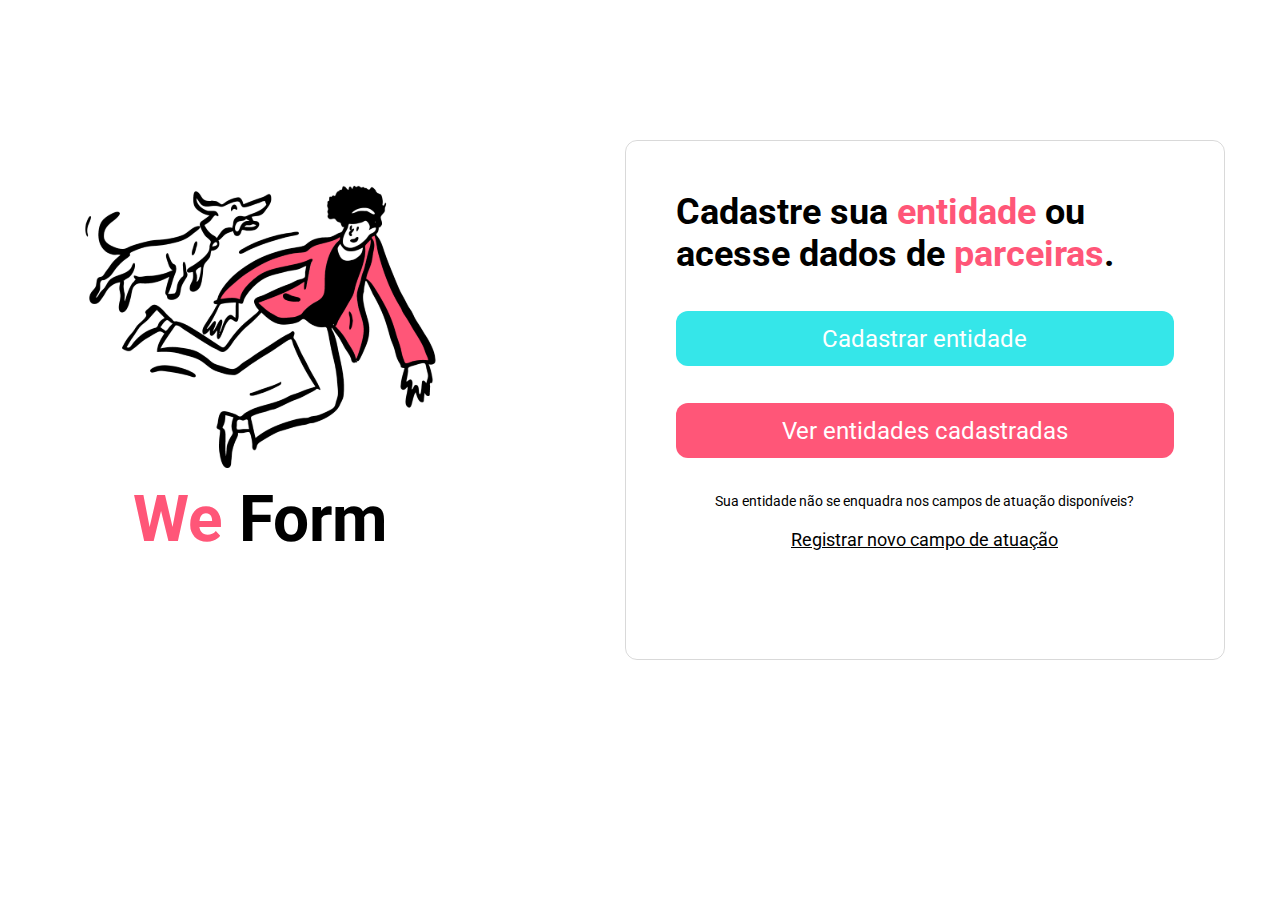
==== siteADA/index.html @ 101fdfed "Add files via upload" ====
<!DOCTYPE html>
<html lang="pt-BR">

<head>
    <meta charset="UTF-8">
    <meta name="viewport" content="width=device-width, initial-scale=1.0">
    <link rel="stylesheet" href="./assets/css/style.css">
    <link rel="preconnect" href="https://fonts.googleapis.com">
    <link rel="preconnect" href="https://fonts.gstatic.com" crossorigin>
    <link
        href="https://fonts.googleapis.com/css2?family=Montserrat:wght@900&family=Open+Sans:wght@300&family=Roboto:wght@400;500&display=swap"
        rel="stylesheet">
    <title>Document</title>
</head>

<body>

    <div class="conteudo">
            <aside>

                <figure>
                    <img  src="./assets/img/cachorro-e-pessoa.svg" alt="cachorro-e-pessoa">
                </figure>
                <h1><span>We </span>Form</h1>
            </aside>
            <main>
                <h3>Cadastre sua <span>entidade</span> ou acesse dados de <span>parceiras</span>.</h3>

                <div class="btn">
                    <a href="./registrar-candidato.html" class="btn-login">Cadastrar entidade</a>
                    <a href="./entidades-cadastradas.html" class="btn-login">Ver entidades cadastradas</a>
                </div>

                <p>Sua entidade não se enquadra nos campos de atuação disponíveis?</p>

                <footer>
                    <a href="./campo-atuacao.html" class="registrar">Registrar novo campo de atuação</a>
                </footer>
            </main>
        
    </div>

</body>

</html>
---- siteADA/assets/css/style.css ----
* {
    margin: 0;
    padding: 0;
    box-sizing: border-box;
}

html {
    font-size: 62.5%;
    font-family: 'Montserrat', sans-serif;
    font-family: 'Open Sans', sans-serif;
    font-family: 'Roboto', sans-serif;

}

a {
    color: #000000;
    font-size: 1.8rem;
}

p {
    font-size: 1.4rem;
}

h1 {
    font-size: 6.4rem;
    text-align: center;
}

h3 {
    font-size: 3.6rem;
}

span {
    color: #FF5678;
}

aside {
    margin-right: 10rem;
    margin-bottom: 7rem;
}

main p {
    margin-top: 3.5rem;
    margin-bottom: 2.0rem;
    text-align: center;
}

main {
    width: 60rem;
    height: 52rem;
    border: 0.1px solid #00000026;
    padding: 5rem;
    margin-left: 6rem;
    border-radius: 1.2rem;
    position: relative;
}

main .btn a {
    height: 5.5rem;
    border-radius: 1.2rem;
    font-size: 2.4rem;
    text-decoration: none;
    display: flex;
    justify-content: center;
    align-items: center;
}

main .btn-login {
    color: #FFFFFF;
    background-color: #35E6E9;
    margin-top: 3.6rem;
}

main .btn-login+.btn-login {
    color: #FFFFFF;
    background-color: #FF5678;
    margin-top: 3.7rem;

}

footer a {
    display: flex;
    justify-content: center;
    align-items: center;
}

.conteudo {
    display: flex;
    justify-content: center;
    align-items: center;
    margin-top: 14rem;

}

a:hover {
    color: #FF5678;
}

.btn a:hover {
    background-color: rgba(128, 128, 128, 0.464);
    color: #FFFFFF;
}

.seta-voltar {
    height: 3rem;
    margin-right: 2rem;
}

.seta-voltar:hover {
    transform: scale(1.1);
}

.alinhar-seta {
    display: flex;
    align-items: center;
}

.formulario-cad {
    display: grid;
    justify-content: center;
}

.formulario-cad input {
    width: 49rem;
    height: 5.5rem;
    border: 0.1rem solid #00000026;
    border-radius: 1.2rem;
    padding-left: 2rem;
    font-size: 1.6rem;
}

.formulario-cad label {
    margin-top: 3rem;
    font-size: 1.7rem;
    margin-bottom: 0.8rem;
}

.btn-cadastrar {
    text-decoration: none;
    display: flex;
    background-color: #35E6E9;
    height: 5.5rem;
    border-radius: 1.2rem;
    font-size: 2.4rem;
    text-decoration: none;
    display: flex;
    justify-content: center;
    align-items: center;
    color: #FFFFFF;
    margin-top: 3rem;
}

.btn-cadastrar:hover {
    color: #FFFFFF;
    background-color: rgba(128, 128, 128, 0.464);
}

.btn-mais {
    width: 1.5rem;
    height: 2.1rem;
    border-radius: 2rem;
    border: 0;
    background-color: #FFFFFF;
    cursor: pointer;
}

.btn-mais img:hover {
    transform: scale(1.2);
}

.ponto-coleta-mais {
    margin-top: 2.7rem;
}
main form input + button{
    position: absolute;
    top: 38.5rem;
    left: 55rem;
}
select{
    width: 49rem;
    height: 5.5rem;
    border: 0.1rem solid #00000026;
    border-radius: 1.2rem;
    padding-left: 2rem;
    font-size: 1.6rem;
    cursor: pointer;
}

form p {
    margin: 0;
    margin-top: 2.5rem;
    font-size: 1.9rem;
}
.conteudo-cadastrada{
    display: grid;
    justify-content: center;
}

main.alinhamento-main{
    display: grid;
    width: 79rem;
    justify-content: center;
}
section{
    margin: 0.5rem;
    display: flex;
    align-items: center;
    width: 50rem;
    border-bottom: 0.1rem solid #00000026;
}

section span{
    font-size: 2.4rem;
}

section p{
    font-size: 2.2rem;
    transition: all 300ms ease-in-out;
}

section p{
    width: 22rem;
    height: 4rem;
    border: 0.1rem solid #35E6E9;
    border-radius: 1.2rem;
    font-size: 1.6rem;
    cursor: pointer;
    display: flex;
    justify-content: center;
    align-items: center;
    color: #35E6E9;
    margin-left: 3rem;
    margin-right: 3rem;
}

.conteudo-cadastrada{
    margin-top:7rem;
}

.conteudo-cadastrada h1{
    margin-bottom:3rem;
    margin-left: 5rem;
}
.conteudo-cadastrada a{
    font-size: 1.2rem;
}
.conteudo-cadastrada p:hover{
    transform: scale(1.1);
    text-decoration: underline;
}
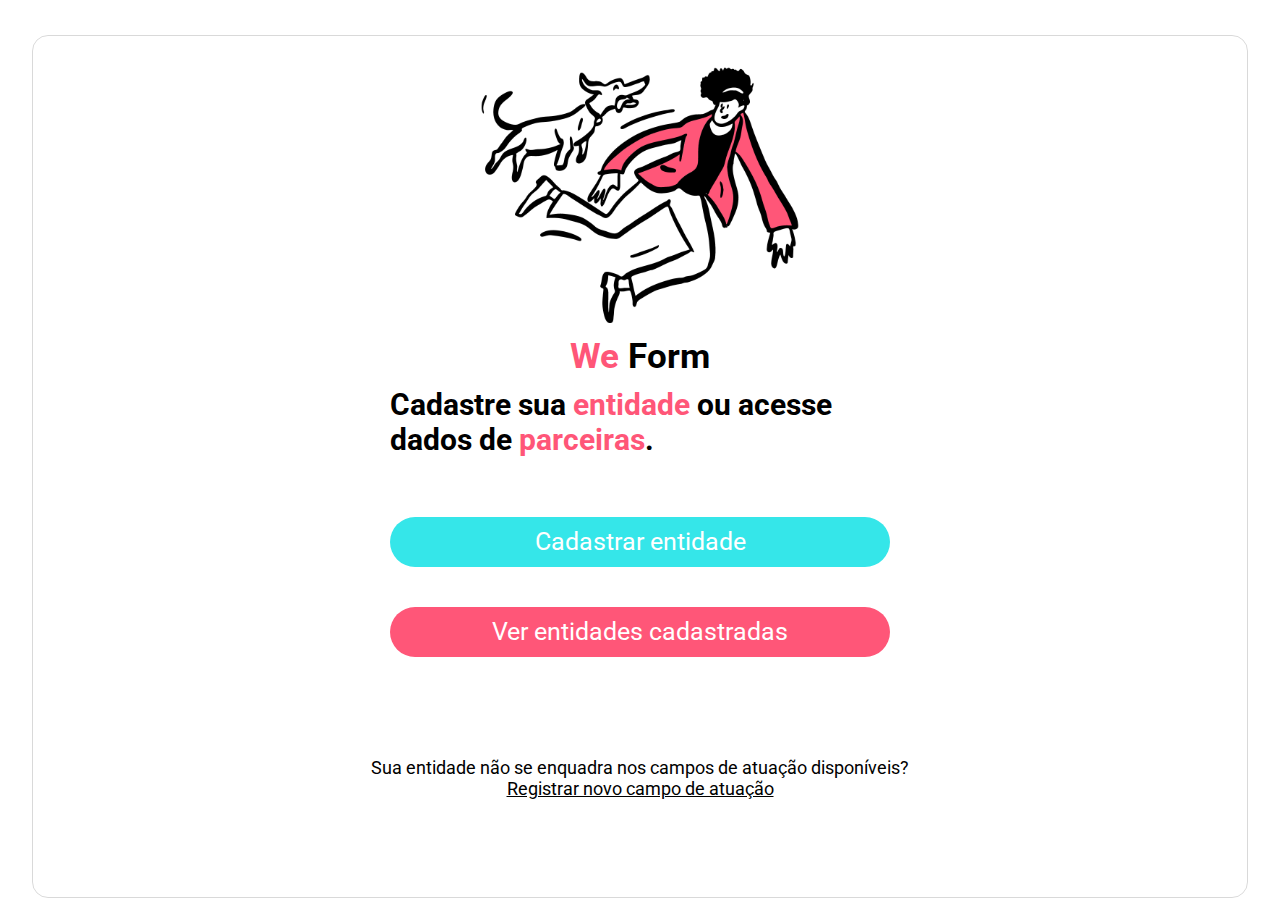
==== commit 90d901ca: "resposivo" ====
--- a/siteADA/index.html
+++ b/siteADA/index.html
@@ -31,9 +31,10 @@
                     <a href="./entidades-cadastradas.html" class="btn-login">Ver entidades cadastradas</a>
                 </div>
 
-                <p>Sua entidade não se enquadra nos campos de atuação disponíveis?</p>
+                
 
                 <footer>
+                    <p>Sua entidade não se enquadra nos campos de atuação disponíveis?</p>
                     <a href="./campo-atuacao.html" class="registrar">Registrar novo campo de atuação</a>
                 </footer>
             </main>
--- a/siteADA/assets/css/style.css
+++ b/siteADA/assets/css/style.css
@@ -2,6 +2,7 @@
     margin: 0;
     padding: 0;
     box-sizing: border-box;
+    overflow: hidden;
 }
 
 html {
@@ -46,7 +47,8 @@
 }
 
 main {
-    width: 60rem;
+    width: 100%;
+    max-width: 60rem;
     height: 52rem;
     border: 0.1px solid #00000026;
     padding: 5rem;
@@ -89,7 +91,9 @@
     justify-content: center;
     align-items: center;
     margin-top: 14rem;
-
+    width: 95%;
+    min-height:90vh;
+    margin: 0 auto;
 }
 
 a:hover {
@@ -171,12 +175,14 @@
 .ponto-coleta-mais {
     margin-top: 2.7rem;
 }
-main form input + button{
+
+main form input+button {
     position: absolute;
     top: 38.5rem;
     left: 55rem;
 }
-select{
+
+select {
     width: 49rem;
     height: 5.5rem;
     border: 0.1rem solid #00000026;
@@ -191,17 +197,21 @@
     margin-top: 2.5rem;
     font-size: 1.9rem;
 }
-.conteudo-cadastrada{
+
+.conteudo-cadastrada {
     display: grid;
-    justify-content: center;
-}
-
-main.alinhamento-main{
+    grid-template-columns: 1fr 1fr ;
+    justify-content: center;
+    width: 100%;
+}
+
+main.alinhamento-main {
     display: grid;
     width: 79rem;
     justify-content: center;
 }
-section{
+
+section {
     margin: 0.5rem;
     display: flex;
     align-items: center;
@@ -209,16 +219,16 @@
     border-bottom: 0.1rem solid #00000026;
 }
 
-section span{
+section span {
     font-size: 2.4rem;
 }
 
-section p{
+section p {
     font-size: 2.2rem;
     transition: all 300ms ease-in-out;
 }
 
-section p{
+section p {
     width: 22rem;
     height: 4rem;
     border: 0.1rem solid #35E6E9;
@@ -233,18 +243,127 @@
     margin-right: 3rem;
 }
 
-.conteudo-cadastrada{
-    margin-top:7rem;
-}
-
-.conteudo-cadastrada h1{
-    margin-bottom:3rem;
+.conteudo-cadastrada {
+    margin-top: 7rem;
+}
+
+.conteudo-cadastrada h1 {
+    margin-bottom: 3rem;
     margin-left: 5rem;
 }
-.conteudo-cadastrada a{
+
+.conteudo-cadastrada a {
     font-size: 1.2rem;
 }
-.conteudo-cadastrada p:hover{
+
+.conteudo-cadastrada p:hover {
     transform: scale(1.1);
     text-decoration: underline;
 }
+
+@media (max-width: 1290px) {
+  
+    main {
+        border: none;
+        padding: 0;
+        margin: 0;
+        display:flex;
+        flex-direction: column;
+        align-items: center;
+    }
+    
+    .conteudo {
+        border: 0.1rem solid #00000026;
+        border-radius: 1.6rem; 
+        margin-top: 3.5rem;
+        display: grid;
+        display: grid;
+        justify-content: center;
+        align-items: center;
+    }
+
+     footer  p {
+    font-size: 1.2rem;
+    margin: 0;
+    margin-top: 10rem;
+}
+
+
+
+h3 {
+    font-size: 1.9rem;
+    max-width: 30rem;
+    margin-top: 5rem;
+    margin-bottom: 2rem;
+}
+
+h1 {
+    font-size: 3.5rem;
+}
+ 
+
+aside{
+    display: flex;
+    flex-direction: column;
+    justify-content: center;
+    align-items: center;
+    margin: 0;
+}
+
+img {
+    width: 20rem;
+    margin-top: 2rem;
+}
+main .btn .btn-login {
+    width: 35rem;
+    font-size: 1.8rem;
+    border-radius: 14rem;
+    margin-top: 2rem;
+    height: 4rem;
+}
+
+}
+
+
+@media (max-width: 390px){
+    .conteudo{
+        max-height: 85vh;
+    }
+    footer{
+        margin-top: -3rem;
+    }
+    main .btn .btn-login {
+        width: 30rem;
+    }
+}
+
+@media(min-width: 780px){
+    img{
+        width: 37rem;
+    }
+    footer  p {
+        font-size: 1.8rem;
+        margin: 0;
+        margin-top: 10rem;
+    }
+    
+    
+    
+    h3 {
+        font-size: 3rem;
+        max-width: 50rem;
+        margin-top: 1rem;
+        margin-bottom: 2rem;
+    }
+    
+    h1 {
+        font-size: 3.5rem;
+    }
+    main .btn .btn-login {
+        width: 50rem;
+        font-size: 2.5rem;
+        border-radius: 14rem;
+        margin-top: 4rem;
+        height: 5rem;
+    }
+}
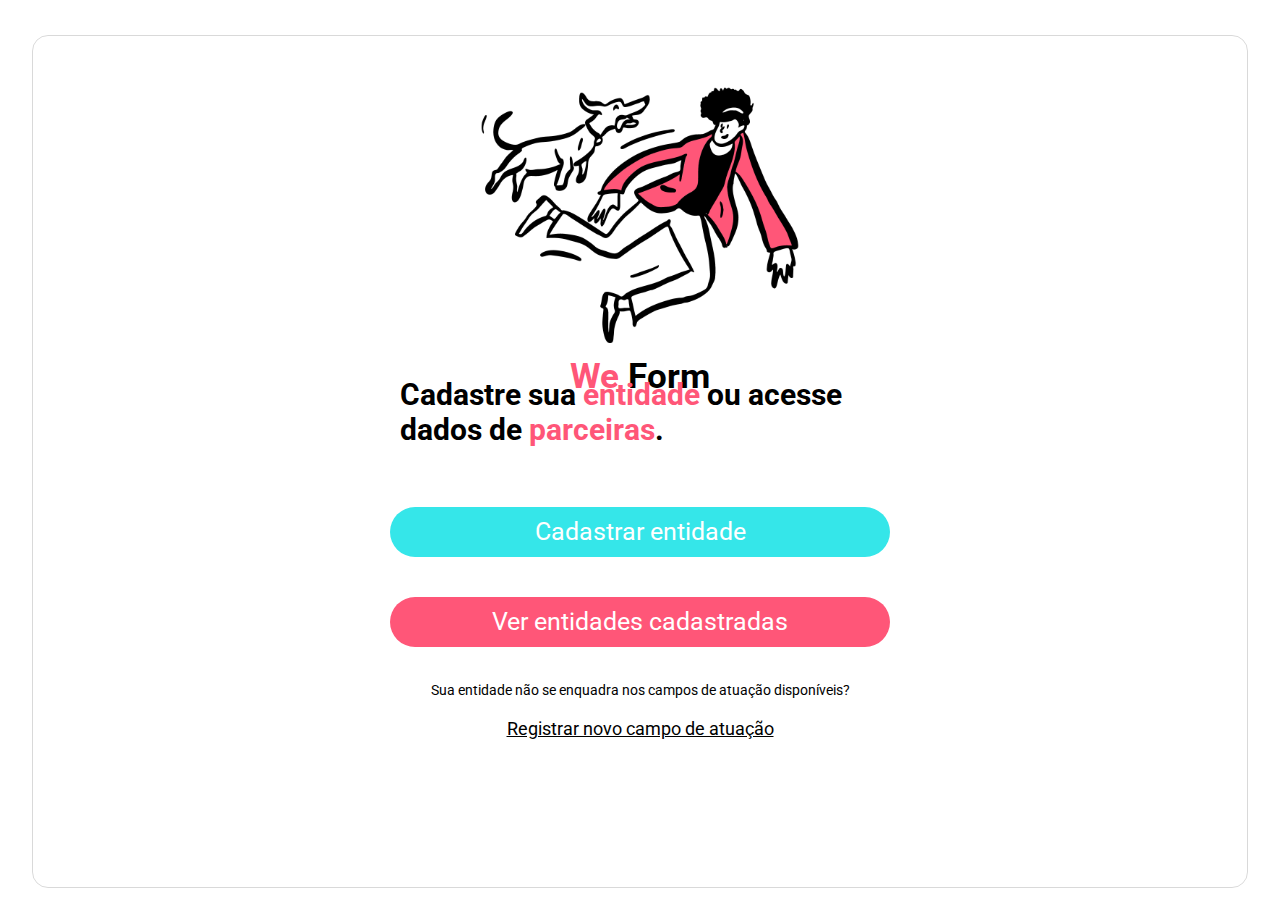
==== commit 04c985ad: "resposivo" ====
--- a/siteADA/index.html
+++ b/siteADA/index.html
@@ -38,7 +38,6 @@
                     <a href="./campo-atuacao.html" class="registrar">Registrar novo campo de atuação</a>
                 </footer>
             </main>
-        
     </div>
 
 </body>
--- a/siteADA/assets/css/style.css
+++ b/siteADA/assets/css/style.css
@@ -29,6 +29,7 @@
 
 h3 {
     font-size: 3.6rem;
+    width: 100%;
 }
 
 span {
@@ -48,10 +49,10 @@
 
 main {
     width: 100%;
-    max-width: 60rem;
+    max-width: 58rem;
     height: 52rem;
     border: 0.1px solid #00000026;
-    padding: 5rem;
+    padding: 3rem;
     margin-left: 6rem;
     border-radius: 1.2rem;
     position: relative;
@@ -84,15 +85,16 @@
     display: flex;
     justify-content: center;
     align-items: center;
+    margin-top: 1rem;
 }
 
 .conteudo {
     display: flex;
     justify-content: center;
     align-items: center;
-    margin-top: 14rem;
+    margin-top: 12rem;
     width: 95%;
-    min-height:90vh;
+    min-height: 90vh;
     margin: 0 auto;
 }
 
@@ -105,18 +107,8 @@
     color: #FFFFFF;
 }
 
-.seta-voltar {
-    height: 3rem;
-    margin-right: 2rem;
-}
-
-.seta-voltar:hover {
-    transform: scale(1.1);
-}
-
-.alinhar-seta {
-    display: flex;
-    align-items: center;
+form {
+    margin-top: -2rem;
 }
 
 .formulario-cad {
@@ -125,7 +117,8 @@
 }
 
 .formulario-cad input {
-    width: 49rem;
+    width: 100%;
+    max-width: 49rem;
     height: 5.5rem;
     border: 0.1rem solid #00000026;
     border-radius: 1.2rem;
@@ -136,7 +129,6 @@
 .formulario-cad label {
     margin-top: 3rem;
     font-size: 1.7rem;
-    margin-bottom: 0.8rem;
 }
 
 .btn-cadastrar {
@@ -193,21 +185,18 @@
 }
 
 form p {
-    margin: 0;
     margin-top: 2.5rem;
     font-size: 1.9rem;
 }
 
 .conteudo-cadastrada {
     display: grid;
-    grid-template-columns: 1fr 1fr ;
     justify-content: center;
     width: 100%;
 }
 
 main.alinhamento-main {
     display: grid;
-    width: 79rem;
     justify-content: center;
 }
 
@@ -222,13 +211,11 @@
 section span {
     font-size: 2.4rem;
 }
+
 
 section p {
     font-size: 2.2rem;
     transition: all 300ms ease-in-out;
-}
-
-section p {
     width: 22rem;
     height: 4rem;
     border: 0.1rem solid #35E6E9;
@@ -261,104 +248,231 @@
     text-decoration: underline;
 }
 
+.alinhar-h3 h3 {
+    margin-right: 25rem;
+    margin-left: 5rem;
+}
+
+.seta-voltar {
+    width: 2rem;
+    position: absolute;
+    margin-top: 1rem;
+}
+
+
 @media (max-width: 1290px) {
-  
+
     main {
         border: none;
-        padding: 0;
-        margin: 0;
-        display:flex;
+        padding: 0rem;
+        margin: 0rem;
+        margin-top: -3rem;
+        display: flex;
         flex-direction: column;
         align-items: center;
     }
-    
+
     .conteudo {
         border: 0.1rem solid #00000026;
-        border-radius: 1.6rem; 
+        border-radius: 1.6rem;
         margin-top: 3.5rem;
         display: grid;
-        display: grid;
+        justify-content: center;
+    }
+
+
+
+    h3 {
+        font-size: 2.1rem;
+        margin-top: 7rem;
+        margin-bottom: 2rem;
+        margin-left: 2rem;
+    }
+
+    h1 {
+        font-size: 3.5rem;
+    }
+
+
+    aside {
+        display: flex;
+        flex-direction: column;
         justify-content: center;
         align-items: center;
-    }
-
-     footer  p {
-    font-size: 1.2rem;
-    margin: 0;
-    margin-top: 10rem;
-}
-
-
-
-h3 {
-    font-size: 1.9rem;
-    max-width: 30rem;
-    margin-top: 5rem;
-    margin-bottom: 2rem;
-}
-
-h1 {
-    font-size: 3.5rem;
-}
- 
-
-aside{
-    display: flex;
-    flex-direction: column;
-    justify-content: center;
-    align-items: center;
-    margin: 0;
-}
-
-img {
-    width: 20rem;
-    margin-top: 2rem;
-}
-main .btn .btn-login {
-    width: 35rem;
-    font-size: 1.8rem;
-    border-radius: 14rem;
-    margin-top: 2rem;
-    height: 4rem;
-}
-
-}
-
-
-@media (max-width: 390px){
-    .conteudo{
+        margin: 0;
+    }
+
+    img {
+        width: 15rem;
+        margin-top: 4rem;
+    }
+
+    main .btn .btn-login {
+        width: 35rem;
+        font-size: 1.8rem;
+        border-radius: 14rem;
+        margin-top: 2rem;
+        height: 4rem;
+    }
+
+    .formulario-cad input {
+        max-width: 30rem;
+        height: 4rem;
+        border: 0.1rem solid #00000026;
+        border-radius: 1.2rem;
+        padding-left: 2rem;
+        font-size: 1.6rem;
+        display: flex;
+        align-items: center;
+        justify-content: center;
+    }
+
+    .formulario-cad label {
+        margin-top: 3rem;
+        font-size: 1.7rem;
+        margin-bottom: 0.8rem;
+    }
+
+    .btn-cadastrar {
+        height: 4rem;
+        width: 25rem;
+        border-radius: 3rem;
+        font-size: 2rem;
+        margin-top: 1rem;
+    }
+
+    .btn-cadastrar:hover {
+        color: #FFFFFF;
+        background-color: rgba(128, 128, 128, 0.464);
+    }
+
+    .btn-mais {
+        width: 1.5rem;
+        height: 2.1rem;
+        border-radius: 2rem;
+        border: 0;
+        background-color: #FFFFFF;
+        cursor: pointer;
+    }
+
+
+    .ponto-coleta-mais {
+        margin-top: 2.7rem;
+    }
+
+
+    select {
+        display: flex;
+        width: 30rem;
+        height: 4rem;
+        border: 0.1rem solid #00000026;
+        border-radius: 1.2rem;
+        padding-left: 0;
+        font-size: 1.7rem;
+        cursor: pointer;
+    }
+
+    form {
+        margin-top: -3rem;
+    }
+
+    form p {
+        margin: 0;
+        margin-top: 2rem;
+        font-size: 1.4rem;
+    }
+
+    .alinhar-h3 h3 {
+        margin-right: 25rem;
+        margin-left: 5rem;
+    }
+
+    .seta-voltar {
+        width: 2rem;
+        margin: 0rem;
+        margin-top: 6.5rem;
+        margin-left: 2.5rem;
+    }
+
+    section {
+        margin: 1rem;
+        width: 35rem;
+        border-bottom: 0.1rem solid #00000026;
+    }
+
+    section span {
+        font-size: 1.6rem;
+    }
+
+
+    section p {
+        font-size: 2rem;
+        height: 5rem;
+        border-radius: 2rem;
+        font-size: 1.6rem;
+        margin-left: 2rem;
+        margin-right: 2rem;
+        width: 15rem;
+    }
+
+    .conteudo-cadastrada {
+        margin-top: 7rem;
+    }
+
+    .conteudo-cadastrada h1 {
+        margin-top: -0.5rem;
+        margin-bottom: 3rem;
+        margin-left: 1rem;
+    }
+
+    .conteudo-cadastrada a {
+        font-size: 1.6rem;
+    }
+
+    .alinhamento-main {
+        padding-left: 7rem;
+        padding-right: 7rem;
+        margin-top: -3rem;
+    }
+
+    .conteudo-cadastrada h3 {
+        margin-left: 8rem;
+    }
+
+}
+
+
+@media (max-width: 390px) {
+    .conteudo {
         max-height: 85vh;
     }
-    footer{
-        margin-top: -3rem;
-    }
+
+
     main .btn .btn-login {
         width: 30rem;
     }
 }
 
-@media(min-width: 780px){
-    img{
+@media(min-width: 780px) {
+    img {
         width: 37rem;
     }
-    footer  p {
-        font-size: 1.8rem;
-        margin: 0;
-        margin-top: 10rem;
-    }
-    
-    
-    
+
+
+
+
+
     h3 {
         font-size: 3rem;
         max-width: 50rem;
         margin-top: 1rem;
         margin-bottom: 2rem;
     }
-    
+
     h1 {
         font-size: 3.5rem;
     }
+
     main .btn .btn-login {
         width: 50rem;
         font-size: 2.5rem;
@@ -366,4 +480,4 @@
         margin-top: 4rem;
         height: 5rem;
     }
-}
+}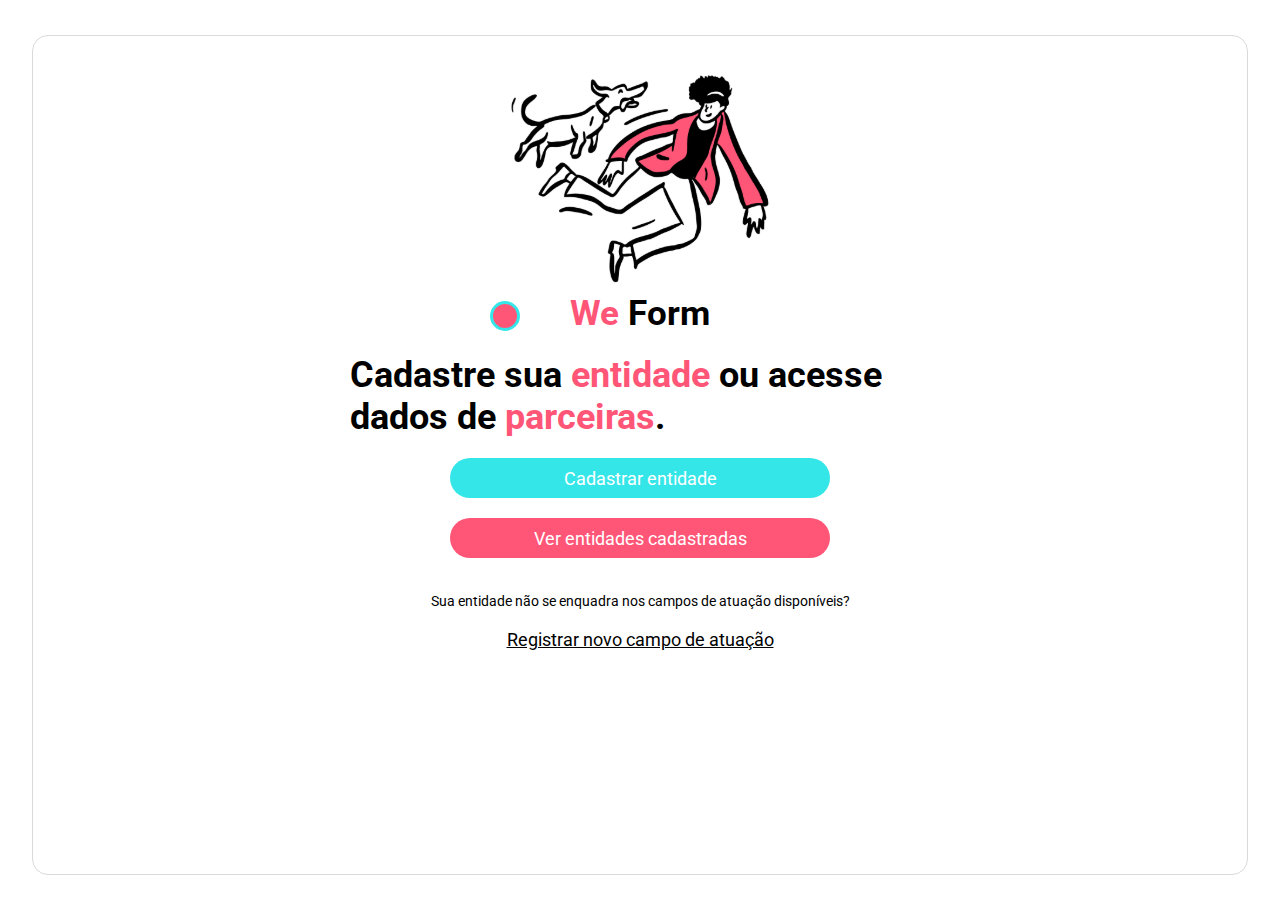
==== commit 85c7c94a: "responsivo finalizado" ====
--- a/siteADA/index.html
+++ b/siteADA/index.html
@@ -16,28 +16,31 @@
 <body>
 
     <div class="conteudo">
-            <aside>
 
-                <figure>
-                    <img  src="./assets/img/cachorro-e-pessoa.svg" alt="cachorro-e-pessoa">
-                </figure>
-                <h1><span>We </span>Form</h1>
-            </aside>
-            <main>
-                <h3>Cadastre sua <span>entidade</span> ou acesse dados de <span>parceiras</span>.</h3>
+        <aside>
+            <figure>
+              
+                <button class="mudar-cor"></button>
+                <img src="./assets/img/cachorro-e-pessoa.svg" alt="cachorro-e-pessoa">
+            </figure>
+            <h1><span>We </span>Form</h1>
+        </aside>
+        <main>
+            
 
-                <div class="btn">
-                    <a href="./registrar-candidato.html" class="btn-login">Cadastrar entidade</a>
-                    <a href="./entidades-cadastradas.html" class="btn-login">Ver entidades cadastradas</a>
-                </div>
+            <h3>Cadastre sua <span>entidade</span> ou acesse dados de <span>parceiras</span>.</h3>
+            <div class="btn">
+                <a href="./registrar-candidato.html" class="btn-login">Cadastrar entidade</a>
+                <a href="./entidades-cadastradas.html" class="btn-login">Ver entidades cadastradas</a>
+            </div>
 
-                
 
-                <footer>
-                    <p>Sua entidade não se enquadra nos campos de atuação disponíveis?</p>
-                    <a href="./campo-atuacao.html" class="registrar">Registrar novo campo de atuação</a>
-                </footer>
-            </main>
+
+            <footer>
+                <p>Sua entidade não se enquadra nos campos de atuação disponíveis?</p>
+                <a href="./campo-atuacao.html" class="registrar">Registrar novo campo de atuação</a>
+            </footer>
+        </main>
     </div>
 
 </body>
--- a/siteADA/assets/css/style.css
+++ b/siteADA/assets/css/style.css
@@ -60,7 +60,7 @@
 
 main .btn a {
     height: 5.5rem;
-    border-radius: 1.2rem;
+    border-radius: 14rem;
     font-size: 2.4rem;
     text-decoration: none;
     display: flex;
@@ -100,6 +100,7 @@
 
 a:hover {
     color: #FF5678;
+    
 }
 
 .btn a:hover {
@@ -131,12 +132,18 @@
     font-size: 1.7rem;
 }
 
+.btn-cadastrar:hover {
+    background-color: #00000026;
+    color: #FFFFFF;
+
+}
+
 .btn-cadastrar {
     text-decoration: none;
     display: flex;
     background-color: #35E6E9;
     height: 5.5rem;
-    border-radius: 1.2rem;
+    border-radius: 14rem;
     font-size: 2.4rem;
     text-decoration: none;
     display: flex;
@@ -144,24 +151,6 @@
     align-items: center;
     color: #FFFFFF;
     margin-top: 3rem;
-}
-
-.btn-cadastrar:hover {
-    color: #FFFFFF;
-    background-color: rgba(128, 128, 128, 0.464);
-}
-
-.btn-mais {
-    width: 1.5rem;
-    height: 2.1rem;
-    border-radius: 2rem;
-    border: 0;
-    background-color: #FFFFFF;
-    cursor: pointer;
-}
-
-.btn-mais img:hover {
-    transform: scale(1.2);
 }
 
 .ponto-coleta-mais {
@@ -200,11 +189,13 @@
     justify-content: center;
 }
 
-section {
+
+.alinhamento-main section {
     margin: 0.5rem;
+    margin-left: 1rem;
     display: flex;
     align-items: center;
-    width: 50rem;
+    justify-content: space-around;
     border-bottom: 0.1rem solid #00000026;
 }
 
@@ -251,12 +242,46 @@
 .alinhar-h3 h3 {
     margin-right: 25rem;
     margin-left: 5rem;
+    margin-top: 0.5rem;
 }
 
 .seta-voltar {
     width: 2rem;
     position: absolute;
     margin-top: 1rem;
+}
+
+.alinhar-button-cor {
+    display: flex;
+    align-items: start;
+}
+
+h1 {
+    position: relative;
+}
+
+.mudar-cor {
+    width: 3rem;
+    height: 3rem;
+    border-radius: 20rem;
+    position: absolute;
+    cursor: pointer;
+    z-index: 1;
+    margin-top: 33.5rem;
+    max-width: 100%;
+    background-color: #FF5678;
+    border: 0.3rem solid #35E6E9;
+    transition: all 300ms ease-in-out;
+}
+
+.mudar-cor:hover {
+    background-color: #35E6E9;
+    border: 0.3rem solid #FF5678;
+    transform: scale(1.3);
+}
+header .mudar-cor{
+    margin-top: -8rem;
+    margin-left: 15rem;
 }
 
 
@@ -280,17 +305,16 @@
         justify-content: center;
     }
 
-
-
-    h3 {
+    .alinhar-h3 h3 {
+        margin-top: 2rem;
+        margin-left: 0rem;
         font-size: 2.1rem;
-        margin-top: 7rem;
-        margin-bottom: 2rem;
-        margin-left: 2rem;
+        margin-bottom: 5rem;
     }
 
     h1 {
         font-size: 3.5rem;
+        margin-bottom: 5rem;
     }
 
 
@@ -303,12 +327,12 @@
     }
 
     img {
-        width: 15rem;
-        margin-top: 4rem;
+        width: 30rem;
+        margin-top: 3rem;
     }
 
     main .btn .btn-login {
-        width: 35rem;
+        width: 38rem;
         font-size: 1.8rem;
         border-radius: 14rem;
         margin-top: 2rem;
@@ -335,26 +359,15 @@
 
     .btn-cadastrar {
         height: 4rem;
-        width: 25rem;
+        width: 38rem;
         border-radius: 3rem;
         font-size: 2rem;
-        margin-top: 1rem;
+        margin-top: 3rem;
     }
 
     .btn-cadastrar:hover {
-        color: #FFFFFF;
         background-color: rgba(128, 128, 128, 0.464);
     }
-
-    .btn-mais {
-        width: 1.5rem;
-        height: 2.1rem;
-        border-radius: 2rem;
-        border: 0;
-        background-color: #FFFFFF;
-        cursor: pointer;
-    }
-
 
     .ponto-coleta-mais {
         margin-top: 2.7rem;
@@ -390,8 +403,8 @@
     .seta-voltar {
         width: 2rem;
         margin: 0rem;
-        margin-top: 6.5rem;
-        margin-left: 2.5rem;
+        margin-top: 1.5rem;
+        margin-left: 1rem;
     }
 
     section {
@@ -429,48 +442,57 @@
         font-size: 1.6rem;
     }
 
+    .conteudo-cadastrada h3 {
+        margin-left: 8rem;
+    }
+
+
+
     .alinhamento-main {
+        border: 0.1rem solid #01000026;
         padding-left: 7rem;
         padding-right: 7rem;
-        margin-top: -3rem;
-    }
-
-    .conteudo-cadastrada h3 {
-        margin-left: 8rem;
-    }
-
-}
-
-
-@media (max-width: 390px) {
-    .conteudo {
-        max-height: 85vh;
-    }
-
-
-    main .btn .btn-login {
-        width: 30rem;
-    }
-}
-
-@media(min-width: 780px) {
+        height: 70rem;
+    }
+
+    .alinhamento-main section {
+        margin-left: 3rem;
+        width: 50rem;
+        display: flex;
+        align-items: center;
+        justify-content: space-around;
+    }
+
+.mudar-cor{
+    margin-top: 26.5rem;
+}
+header .mudar-cor{
+    margin-top: -6.5rem;
+    margin-left: 18rem;
+}
+
+
+}
+
+@media(max-width: 780px) {
     img {
         width: 37rem;
     }
 
-
-
+    .seta-voltar {
+        margin-left: 2rem;
+    }
 
 
     h3 {
         font-size: 3rem;
         max-width: 50rem;
-        margin-top: 1rem;
-        margin-bottom: 2rem;
+        margin-left: 5rem;
     }
 
     h1 {
         font-size: 3.5rem;
+        margin-bottom: 5rem;
     }
 
     main .btn .btn-login {
@@ -480,4 +502,95 @@
         margin-top: 4rem;
         height: 5rem;
     }
+
+    .alinhamento-main .alinhar-h3 h3 {
+        margin-top: 2rem;
+    }
+
+    .alinhamento-main {
+        max-width: 200rem;
+        width: 55rem;
+        height: 80rem;
+        display: flex;
+        border: 0.1rem solid #00000026;
+        margin-top: 5rem;
+        height: 60rem;
+    }
+
+    .alinhamento-main section {
+        margin-left: 3rem;
+        width: 50rem;
+        display: flex;
+        align-items: center;
+        justify-content: space-around;
+    }
+    header .mudar-cor{
+        margin-left: 16rem;
+    }
+    .mudar-cor{
+        margin-top: 31.7rem;
+        margin-left: 7rem;
+    }
+
+}
+
+@media (max-width: 550px) {
+    .conteudo {
+        max-height: 85vh;
+    }
+
+    img {
+        width: 10rem;
+    }
+
+    .alinhamentor-h3 h3 {
+        margin-left: 5rem;
+        font-size: 1.9rem
+    }
+
+
+    main .btn .btn-login {
+        width: 33rem;
+        font-size: 2rem;
+    }
+
+    .alinhamento-main {
+        max-width: 150rem;
+        width: 35rem;
+        display: flex;
+        border: 0.1rem solid #00000026;
+        margin-top: -2rem;
+        height: 53rem;
+        padding-top: 2rem;
+    }
+
+    .alinhamento-main h3 {
+        margin-left: 5rem;
+        margin-top: 1.3rem;
+        font-size: 1.9rem
+    }
+
+    .alinhamento-main .seta-volta {
+        margin-left: 16rem;
+    }
+
+    .alinhamento-main section {
+        margin-left: 0rem;
+        width: 30rem;
+        display: flex;
+        align-items: center;
+        justify-content: space-around;
+    }
+
+    .btn-cadastrar {
+        width: 33rem;
+        margin-bottom: 11rem;
+    }
+    .mudar-cor{
+        margin-top: 11.3rem;
+        margin-left: -7rem;
+    }
+    header .mudar-cor{
+        margin-left: 7rem;
+    }
 }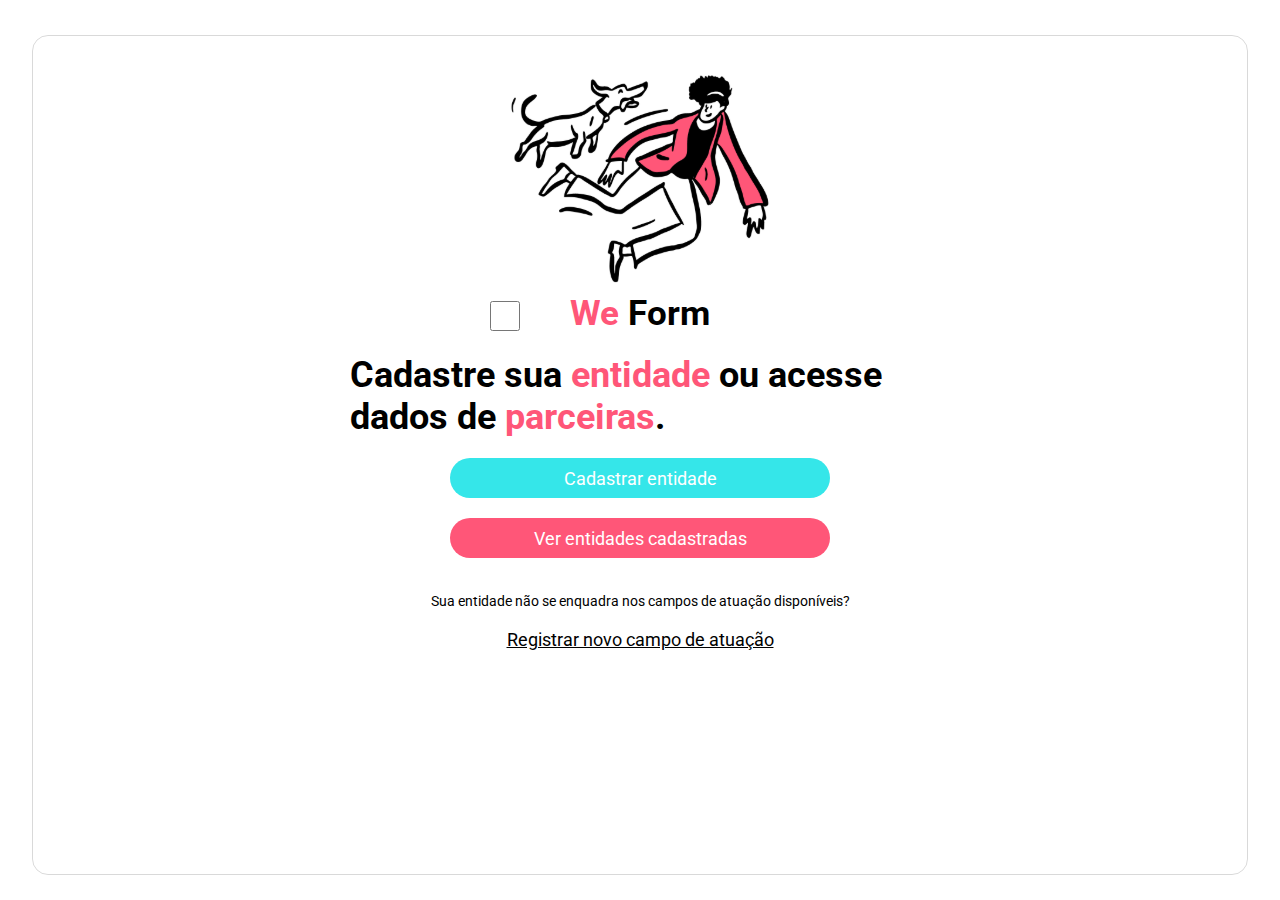
==== commit 099bdd80: "adicionando js" ====
--- a/siteADA/index.html
+++ b/siteADA/index.html
@@ -20,8 +20,8 @@
         <aside>
             <figure>
               
-                <button class="mudar-cor"></button>
-                <img src="./assets/img/cachorro-e-pessoa.svg" alt="cachorro-e-pessoa">
+                <input type="checkbox" class="mudar-cor">
+                <img class="img-principal" src="./assets/img/cachorro-e-pessoa.svg" alt="cachorro-e-pessoa">
             </figure>
             <h1><span>We </span>Form</h1>
         </aside>
@@ -43,6 +43,7 @@
         </main>
     </div>
 
+    <script src="./assets/js/scrip.js"></script>
 </body>
 
 </html>--- a/siteADA/assets/css/style.css
+++ b/siteADA/assets/css/style.css
@@ -260,7 +260,7 @@
     position: relative;
 }
 
-.mudar-cor {
+ .mudar-cor {
     width: 3rem;
     height: 3rem;
     border-radius: 20rem;
@@ -270,13 +270,13 @@
     margin-top: 33.5rem;
     max-width: 100%;
     background-color: #FF5678;
-    border: 0.3rem solid #35E6E9;
+    border: 0.5rem solid #35E6E9;
     transition: all 300ms ease-in-out;
 }
 
 .mudar-cor:hover {
     background-color: #35E6E9;
-    border: 0.3rem solid #FF5678;
+    border: 0.4rem solid #FF5678;
     transform: scale(1.3);
 }
 header .mudar-cor{
@@ -284,7 +284,7 @@
     margin-left: 15rem;
 }
 
-
+    
 @media (max-width: 1290px) {
 
     main {
@@ -471,7 +471,6 @@
     margin-left: 18rem;
 }
 
-
 }
 
 @media(max-width: 780px) {
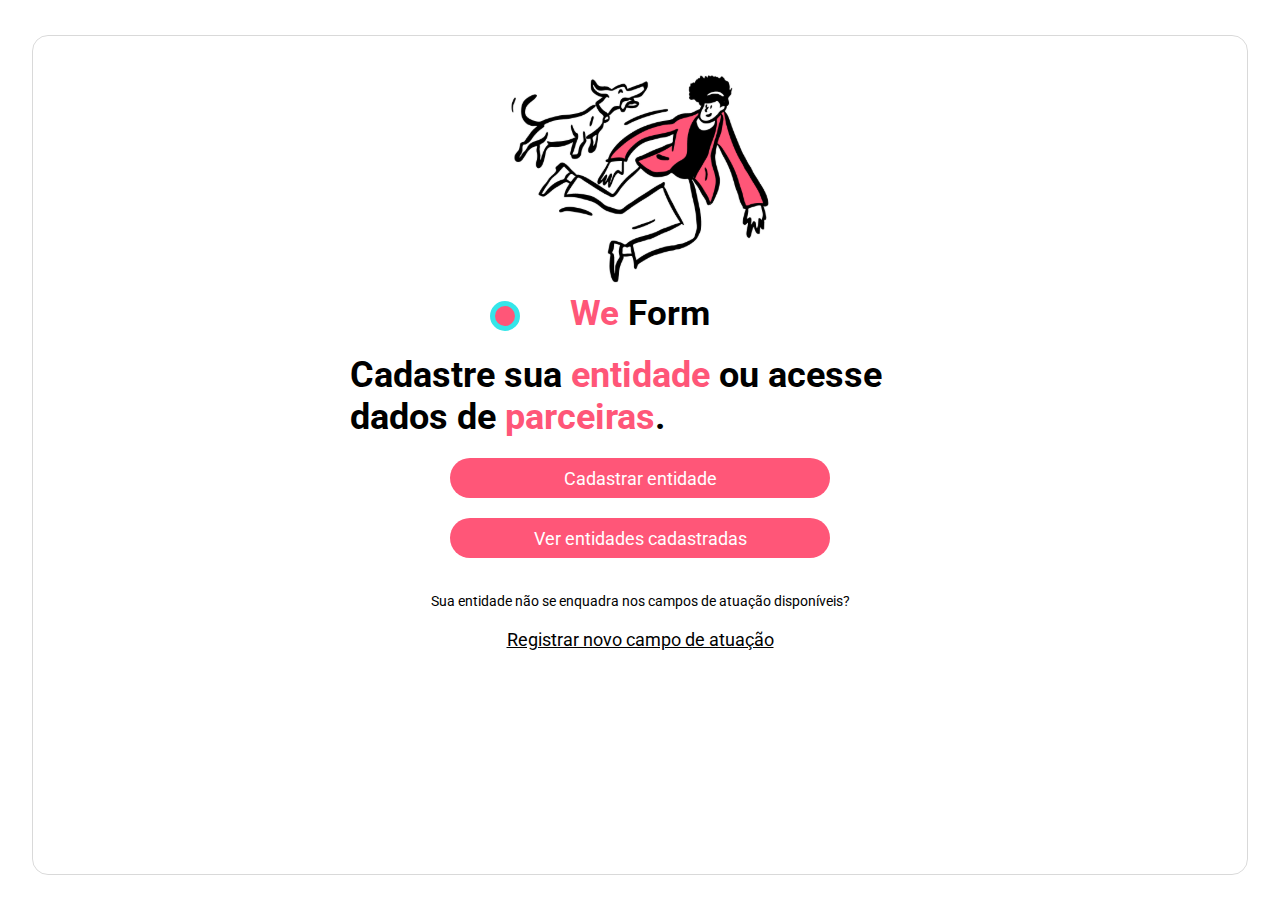
==== commit 824b46d3: "tentando utilizar o js na troca de cores dos btn's" ====
--- a/siteADA/index.html
+++ b/siteADA/index.html
@@ -20,7 +20,7 @@
         <aside>
             <figure>
               
-                <input type="checkbox" class="mudar-cor">
+                <button class="mudar-cor" onclick="inverterCor()"></button>
                 <img class="img-principal" src="./assets/img/cachorro-e-pessoa.svg" alt="cachorro-e-pessoa">
             </figure>
             <h1><span>We </span>Form</h1>
@@ -31,7 +31,7 @@
             <h3>Cadastre sua <span>entidade</span> ou acesse dados de <span>parceiras</span>.</h3>
             <div class="btn">
                 <a href="./registrar-candidato.html" class="btn-login">Cadastrar entidade</a>
-                <a href="./entidades-cadastradas.html" class="btn-login">Ver entidades cadastradas</a>
+                <a href="./entidades-cadastradas.html" class="btn-login" >Ver entidades cadastradas</a>
             </div>
 
 
--- a/siteADA/assets/css/style.css
+++ b/siteADA/assets/css/style.css
@@ -70,15 +70,8 @@
 
 main .btn-login {
     color: #FFFFFF;
-    background-color: #35E6E9;
+    background-color: #FF5678;
     margin-top: 3.6rem;
-}
-
-main .btn-login+.btn-login {
-    color: #FFFFFF;
-    background-color: #FF5678;
-    margin-top: 3.7rem;
-
 }
 
 footer a {
@@ -141,7 +134,7 @@
 .btn-cadastrar {
     text-decoration: none;
     display: flex;
-    background-color: #35E6E9;
+    background-color: #FF5678;
     height: 5.5rem;
     border-radius: 14rem;
     font-size: 2.4rem;
@@ -592,4 +585,11 @@
     header .mudar-cor{
         margin-left: 7rem;
     }
+}
+.mudar-cor-click{
+    color: #35E6E9;
+}
+
+.mudar-background-click{
+    background-color: #35E6E9;
 }